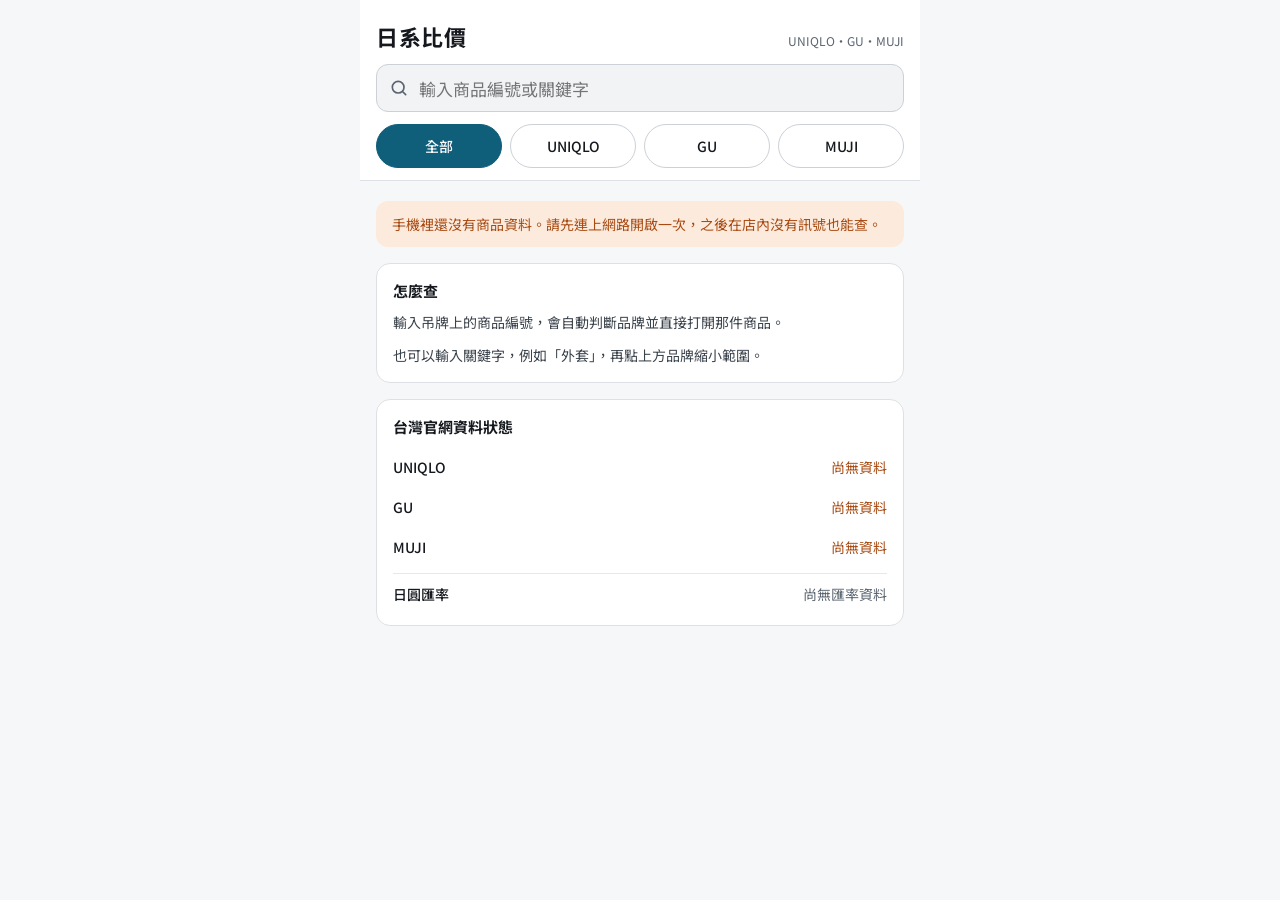
==== web/index.html @ 367a9956 "Phase 3: mobile PWA frontend and GitHub Pages deploy - web/: search (id/altIds/colour ids, prefix, k" ====
<!doctype html>
<html lang="zh-Hant">
<head>
<meta charset="utf-8">
<meta name="viewport" content="width=device-width, initial-scale=1, viewport-fit=cover">
<title>日系比價</title>
<meta name="description" content="UNIQLO・GU・MUJI 日本吊牌價與台灣官網售價比價">
<meta name="theme-color" content="#FFFFFF">
<meta name="apple-mobile-web-app-capable" content="yes">
<meta name="apple-mobile-web-app-title" content="日系比價">
<meta name="apple-mobile-web-app-status-bar-style" content="default">
<link rel="manifest" href="manifest.webmanifest">
<link rel="icon" href="icons/icon.svg" type="image/svg+xml">
<link rel="apple-touch-icon" href="icons/apple-touch-icon.png">
<link rel="preconnect" href="https://fonts.googleapis.com">
<link rel="preconnect" href="https://fonts.gstatic.com" crossorigin>
<link rel="stylesheet" href="https://fonts.googleapis.com/css2?family=Noto+Sans+TC:wght@400;500;700&display=swap">
<link rel="stylesheet" href="styles.css">
<script type="module" src="app.js"></script>
</head>
<body>
<div class="app">
  <header class="search-bar" id="searchBar">
    <div class="title-row">
      <h1>日系比價</h1>
      <span class="brands-note">UNIQLO・GU・MUJI</span>
    </div>
    <div class="search-box">
      <svg width="20" height="20" viewBox="0 0 24 24" fill="none" stroke="#5A6470" stroke-width="2" stroke-linecap="round" aria-hidden="true"><circle cx="11" cy="11" r="7"/><path d="M20 20l-3.5-3.5"/></svg>
      <label for="q" class="sr-only">搜尋商品編號或關鍵字</label>
      <input id="q" type="search" placeholder="輸入商品編號或關鍵字" autocomplete="off" autocorrect="off" autocapitalize="off" spellcheck="false" enterkeyhint="search">
      <button type="button" id="clear" class="icon-btn clear-btn" aria-label="清除搜尋" hidden>
        <svg width="18" height="18" viewBox="0 0 24 24" fill="none" stroke="#5A6470" stroke-width="2.2" stroke-linecap="round" aria-hidden="true"><path d="M6 6l12 12M18 6L6 18"/></svg>
      </button>
    </div>
    <div class="chips" id="chips" role="group" aria-label="品牌">
      <button type="button" class="chip" data-brand="ALL" aria-pressed="true">全部</button>
      <button type="button" class="chip" data-brand="UQ" aria-pressed="false">UNIQLO</button>
      <button type="button" class="chip" data-brand="GU" aria-pressed="false">GU</button>
      <button type="button" class="chip" data-brand="MUJI" aria-pressed="false">MUJI</button>
    </div>
  </header>
  <main class="content" id="content"></main>
</div>
</body>
</html>
---- web/styles.css ----
:root {
  --bg: #F6F7F8;
  --card: #FFFFFF;
  --border: #DDE1E5;
  --input-bg: #F1F3F5;
  --input-border: #CBD1D7;
  --divider: #E6E9EC;
  --text: #15191E;
  --text-2: #3A424B;
  --muted: #5A6470;
  --accent: #0F5E7A;
  --accent-bg: #E3F0F4;
  --warn: #A84A12;
  --warn-bg: #FCEBDD;
  --font: 'Noto Sans TC', system-ui, -apple-system, 'PingFang TC', 'Microsoft JhengHei', sans-serif;
}
* { box-sizing: border-box; }
html, body { margin: 0; height: 100%; }
body { background: var(--bg); color: var(--text); font-family: var(--font); -webkit-text-size-adjust: 100%; }
a { color: var(--accent); }
a:hover { color: #0B4659; }
button, input { font-family: inherit; }
.sr-only { position: absolute; width: 1px; height: 1px; overflow: hidden; clip: rect(0 0 0 0); white-space: nowrap; }
[hidden] { display: none !important; }

.app { max-width: 560px; margin: 0 auto; min-height: 100%; display: flex; flex-direction: column; background: var(--bg); }

/* 搜尋列 */
.search-bar { position: sticky; top: 0; z-index: 2; display: flex; flex-direction: column; gap: 12px;
  padding: calc(20px + env(safe-area-inset-top)) 16px 12px; background: var(--card); border-bottom: 1px solid var(--border); }
.title-row { display: flex; align-items: baseline; justify-content: space-between; }
.title-row h1 { margin: 0; font-size: 22px; font-weight: 700; letter-spacing: 0.5px; }
.brands-note { font-size: 12px; color: var(--muted); }
.search-box { display: flex; align-items: center; gap: 8px; height: 48px; padding: 0 12px; background: var(--input-bg);
  border: 1px solid var(--input-border); border-radius: 12px; }
.search-box:focus-within { border-color: var(--accent); }
#q { flex: 1; min-width: 0; height: 44px; border: 0; background: transparent; font-size: 17px; color: var(--text); outline: none; }
#q::-webkit-search-cancel-button { display: none; }
.icon-btn { width: 44px; height: 44px; border: 0; background: transparent; display: flex; align-items: center; justify-content: center; cursor: pointer; padding: 0; }
.clear-btn { margin-right: -10px; }
.chips { display: flex; gap: 8px; }
.chip { flex: 1; height: 44px; border-radius: 22px; font-size: 14px; font-weight: 500; cursor: pointer;
  background: var(--card); color: var(--text); border: 1px solid var(--input-border); }
.chip[aria-pressed="true"] { background: var(--accent); color: #FFFFFF; border-color: var(--accent); }

.content { flex: 1; }

/* 卡片 */
.stack { display: flex; flex-direction: column; gap: 16px; padding: 20px 16px; }
.card { display: flex; flex-direction: column; gap: 10px; padding: 16px; background: var(--card); border: 1px solid var(--border); border-radius: 14px; }
.card h2 { margin: 0; font-size: 15px; font-weight: 700; }
.card p { margin: 0; font-size: 14px; line-height: 1.6; color: var(--text-2); }
.status-card { gap: 4px; }
.status-card h2 { margin-bottom: 8px; }
.status-row { display: flex; justify-content: space-between; align-items: center; gap: 8px; min-height: 36px; font-size: 14px; }
.status-row > span:first-child { font-weight: 500; }
.status-row .val { color: var(--muted); text-align: right; }
.status-row.rate { border-top: 1px solid var(--divider); margin-top: 4px; padding-top: 4px; }
.stale { color: var(--warn) !important; }
.notice { padding: 12px 16px; border-radius: 12px; background: var(--warn-bg); color: var(--warn); font-size: 14px; line-height: 1.6; }

/* 搜尋結果 */
.results { display: flex; flex-direction: column; gap: 12px; padding: 16px; }
.result-header { margin: 0; font-size: 13px; color: var(--muted); }
.result-header.warn { color: var(--warn); font-weight: 500; }
.grid { display: grid; grid-template-columns: repeat(2, minmax(0, 1fr)); gap: 12px; }
.item { display: flex; flex-direction: column; gap: 6px; padding: 0 0 12px; text-align: left; background: var(--card);
  border: 1px solid var(--border); border-radius: 14px; overflow: hidden; cursor: pointer; color: var(--text); }
.item:active { border-color: var(--accent); }
.thumb { position: relative; width: 100%; aspect-ratio: 1 / 1; display: flex; flex-direction: column; align-items: center; justify-content: center; gap: 4px; }
.thumb img { position: absolute; inset: 0; width: 100%; height: 100%; object-fit: cover; }
.thumb .ph-label { font-size: 11px; color: var(--muted); }
.img-UQ { background: #E9ECEF; } .img-GU { background: #EEF0F3; } .img-MUJI { background: #EFEBE4; }
.item-body { display: flex; flex-direction: column; gap: 4px; padding: 0 10px; }
.meta { display: flex; align-items: center; gap: 6px; min-width: 0; }
.meta .id { font-size: 11px; color: var(--muted); overflow: hidden; text-overflow: ellipsis; white-space: nowrap; }
.tag { flex: none; padding: 2px 6px; border-radius: 4px; font-size: 10px; font-weight: 700; letter-spacing: 0.5px; }
.tag-UQ { background: #15191E; color: #FFFFFF; }
.tag-GU { background: #FFFFFF; color: #15191E; box-shadow: inset 0 0 0 1px #15191E; }
.tag-MUJI { background: #E8E3DA; color: #3D3528; }
.item .name { font-size: 13px; line-height: 1.4; font-weight: 500; display: -webkit-box; -webkit-line-clamp: 3; -webkit-box-orient: vertical; overflow: hidden; }
.prices { display: flex; align-items: baseline; gap: 6px; flex-wrap: wrap; }
.prices .now { font-size: 15px; font-weight: 700; }
.prices .orig { font-size: 12px; color: var(--muted); text-decoration: line-through; }
.sale-tag { padding: 1px 5px; border-radius: 4px; background: var(--warn-bg); color: var(--warn); font-size: 11px; font-weight: 700; }
.more { height: 44px; }

/* 查無 */
.empty { display: flex; flex-direction: column; align-items: center; gap: 16px; padding: 56px 24px; text-align: center; }
.empty h2 { margin: 0; font-size: 18px; font-weight: 700; word-break: break-all; }
.empty .card { width: 100%; text-align: left; gap: 8px; }

/* 詳細頁 */
.detail-top { position: sticky; top: 0; z-index: 2; display: flex; align-items: center; gap: 4px; height: calc(56px + env(safe-area-inset-top));
  padding: env(safe-area-inset-top) 8px 0; background: var(--card); border-bottom: 1px solid var(--border); }
.detail-top span { font-size: 16px; font-weight: 700; }
.detail { display: flex; flex-direction: column; gap: 14px; padding: 16px 16px calc(24px + env(safe-area-inset-bottom)); }
.hero { position: relative; width: 100%; height: 220px; border-radius: 14px; overflow: hidden; display: flex; flex-direction: column; align-items: center; justify-content: center; gap: 6px; }
.hero img { position: absolute; inset: 0; width: 100%; height: 100%; object-fit: contain; }
.hero .ph-label { font-size: 12px; color: var(--muted); }
.info { display: flex; flex-direction: column; gap: 6px; }
.info .meta .tag { font-size: 11px; padding: 2px 7px; }
.info .meta .id { font-size: 13px; }
.info h2 { margin: 0; font-size: 19px; line-height: 1.4; font-weight: 700; }
.tw-price { display: flex; align-items: baseline; gap: 8px; flex-wrap: wrap; }
.tw-price .label { font-size: 13px; color: var(--muted); }
.tw-price .orig { font-size: 14px; color: var(--muted); text-decoration: line-through; }
.tw-price .now { font-size: 22px; font-weight: 700; }
.tw-price .sale-tag { font-size: 12px; padding: 2px 6px; }
.updated-row { display: flex; align-items: center; justify-content: space-between; gap: 8px; }
.updated-row .updated { font-size: 12px; color: var(--muted); }
.ext-link { display: inline-flex; align-items: center; gap: 4px; min-height: 44px; font-size: 14px; font-weight: 500; text-decoration: none; flex: none; }

.variants { gap: 8px; }
.variants h3 { margin: 0; font-size: 14px; font-weight: 700; }
.variants .hint { font-size: 12px; color: var(--muted); margin: 0; }
.variant-list { display: flex; flex-direction: column; gap: 6px; }
.variant { display: flex; justify-content: space-between; align-items: center; gap: 8px; min-height: 44px; padding: 0 12px; border-radius: 10px;
  border: 1px solid var(--input-border); background: var(--card); color: var(--text); font-size: 14px; cursor: pointer; text-align: left; }
.variant[aria-pressed="true"] { border-color: var(--accent); box-shadow: inset 0 0 0 1px var(--accent); }
.variant .v-price { font-weight: 700; white-space: nowrap; }
.variant .v-price.sale { color: var(--warn); }

.jpy-label { font-size: 14px; font-weight: 700; }
.jpy-box { display: flex; align-items: center; gap: 6px; height: 52px; padding: 0 14px; background: var(--input-bg); border: 1px solid var(--input-border); border-radius: 12px; }
.jpy-box:focus-within { border-color: var(--accent); }
.jpy-box .yen { font-size: 20px; font-weight: 700; color: var(--muted); }
#jpy { flex: 1; min-width: 0; height: 48px; border: 0; background: transparent; font-size: 22px; font-weight: 700; color: var(--text); outline: none; }
.tax-row { display: flex; align-items: center; gap: 8px; }
.tax-row .label { font-size: 13px; color: var(--muted); }
.tax-chip { height: 36px; padding: 0 14px; border-radius: 18px; font-size: 13px; cursor: pointer; background: var(--card); color: var(--text); border: 1px solid var(--input-border); position: relative; }
.tax-chip::after { content: ''; position: absolute; inset: -4px 0; } /* 觸控區至少 44px */
.tax-chip[aria-pressed="true"] { background: #15191E; color: #FFFFFF; border-color: #15191E; }

.calc-row { display: flex; justify-content: space-between; font-size: 14px; }
.calc-row span:first-child { color: var(--text-2); }
.diff-box { display: flex; flex-direction: column; gap: 2px; padding: 12px; border-radius: 10px; }
.diff-box.cheaper { background: var(--accent-bg); color: var(--accent); }
.diff-box.pricier { background: var(--warn-bg); color: var(--warn); }
.diff-box .t { font-size: 13px; }
.diff-box .v { font-size: 22px; font-weight: 700; }
.threshold { margin: 0; font-size: 13px; line-height: 1.6; color: var(--text-2); }
.threshold.warn { color: var(--warn); }
.rate-note { margin: 0; font-size: 12px; color: var(--muted); line-height: 1.6; }
.calc-hint { margin: 0; padding: 0 4px; font-size: 13px; line-height: 1.6; color: var(--muted); }
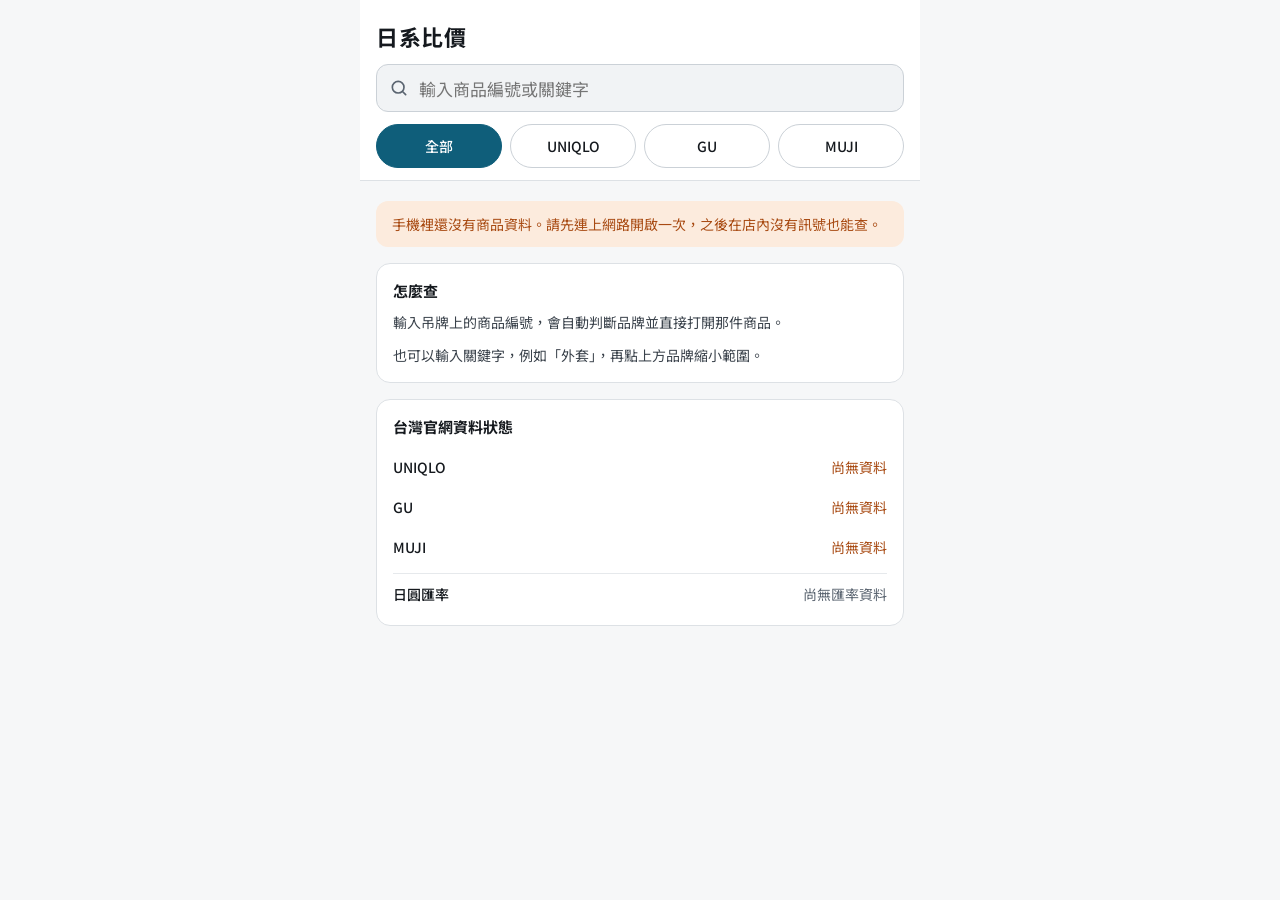
==== commit 33057cb7: "Remove duplicate brand list next to the title The UNIQLO・GU・MUJI note repeats the brand chips right " ====
--- a/web/index.html
+++ b/web/index.html
@@ -21,10 +21,7 @@
 <body>
 <div class="app">
   <header class="search-bar" id="searchBar">
-    <div class="title-row">
-      <h1>日系比價</h1>
-      <span class="brands-note">UNIQLO・GU・MUJI</span>
-    </div>
+    <h1 class="title">日系比價</h1>
     <div class="search-box">
       <svg width="20" height="20" viewBox="0 0 24 24" fill="none" stroke="#5A6470" stroke-width="2" stroke-linecap="round" aria-hidden="true"><circle cx="11" cy="11" r="7"/><path d="M20 20l-3.5-3.5"/></svg>
       <label for="q" class="sr-only">搜尋商品編號或關鍵字</label>
--- a/web/styles.css
+++ b/web/styles.css
@@ -28,9 +28,7 @@
 /* 搜尋列 */
 .search-bar { position: sticky; top: 0; z-index: 2; display: flex; flex-direction: column; gap: 12px;
   padding: calc(20px + env(safe-area-inset-top)) 16px 12px; background: var(--card); border-bottom: 1px solid var(--border); }
-.title-row { display: flex; align-items: baseline; justify-content: space-between; }
-.title-row h1 { margin: 0; font-size: 22px; font-weight: 700; letter-spacing: 0.5px; }
-.brands-note { font-size: 12px; color: var(--muted); }
+.title { margin: 0; font-size: 22px; font-weight: 700; letter-spacing: 0.5px; }
 .search-box { display: flex; align-items: center; gap: 8px; height: 48px; padding: 0 12px; background: var(--input-bg);
   border: 1px solid var(--input-border); border-radius: 12px; }
 .search-box:focus-within { border-color: var(--accent); }
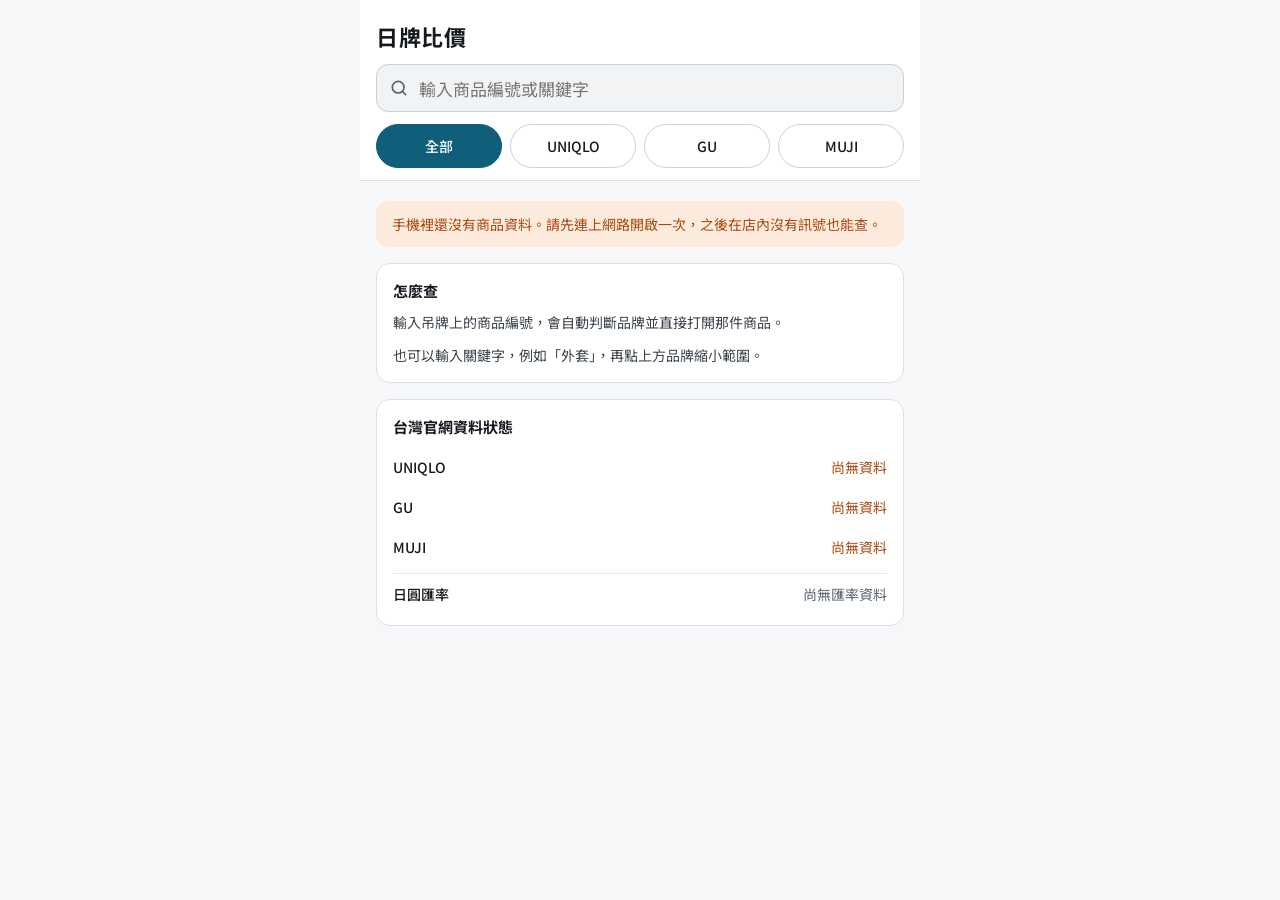
==== commit fd6e2a5c: "Rename the app to 日牌比價 Co-Authored-By: Claude Opus 5.5 <noreply@anthropic.com> Claude-Session: https" ====
--- a/web/index.html
+++ b/web/index.html
@@ -3,11 +3,11 @@
 <head>
 <meta charset="utf-8">
 <meta name="viewport" content="width=device-width, initial-scale=1, viewport-fit=cover">
-<title>日系比價</title>
+<title>日牌比價</title>
 <meta name="description" content="UNIQLO・GU・MUJI 日本吊牌價與台灣官網售價比價">
 <meta name="theme-color" content="#FFFFFF">
 <meta name="apple-mobile-web-app-capable" content="yes">
-<meta name="apple-mobile-web-app-title" content="日系比價">
+<meta name="apple-mobile-web-app-title" content="日牌比價">
 <meta name="apple-mobile-web-app-status-bar-style" content="default">
 <link rel="manifest" href="manifest.webmanifest">
 <link rel="icon" href="icons/icon.svg" type="image/svg+xml">
@@ -21,7 +21,7 @@
 <body>
 <div class="app">
   <header class="search-bar" id="searchBar">
-    <h1 class="title">日系比價</h1>
+    <h1 class="title">日牌比價</h1>
     <div class="search-box">
       <svg width="20" height="20" viewBox="0 0 24 24" fill="none" stroke="#5A6470" stroke-width="2" stroke-linecap="round" aria-hidden="true"><circle cx="11" cy="11" r="7"/><path d="M20 20l-3.5-3.5"/></svg>
       <label for="q" class="sr-only">搜尋商品編號或關鍵字</label>
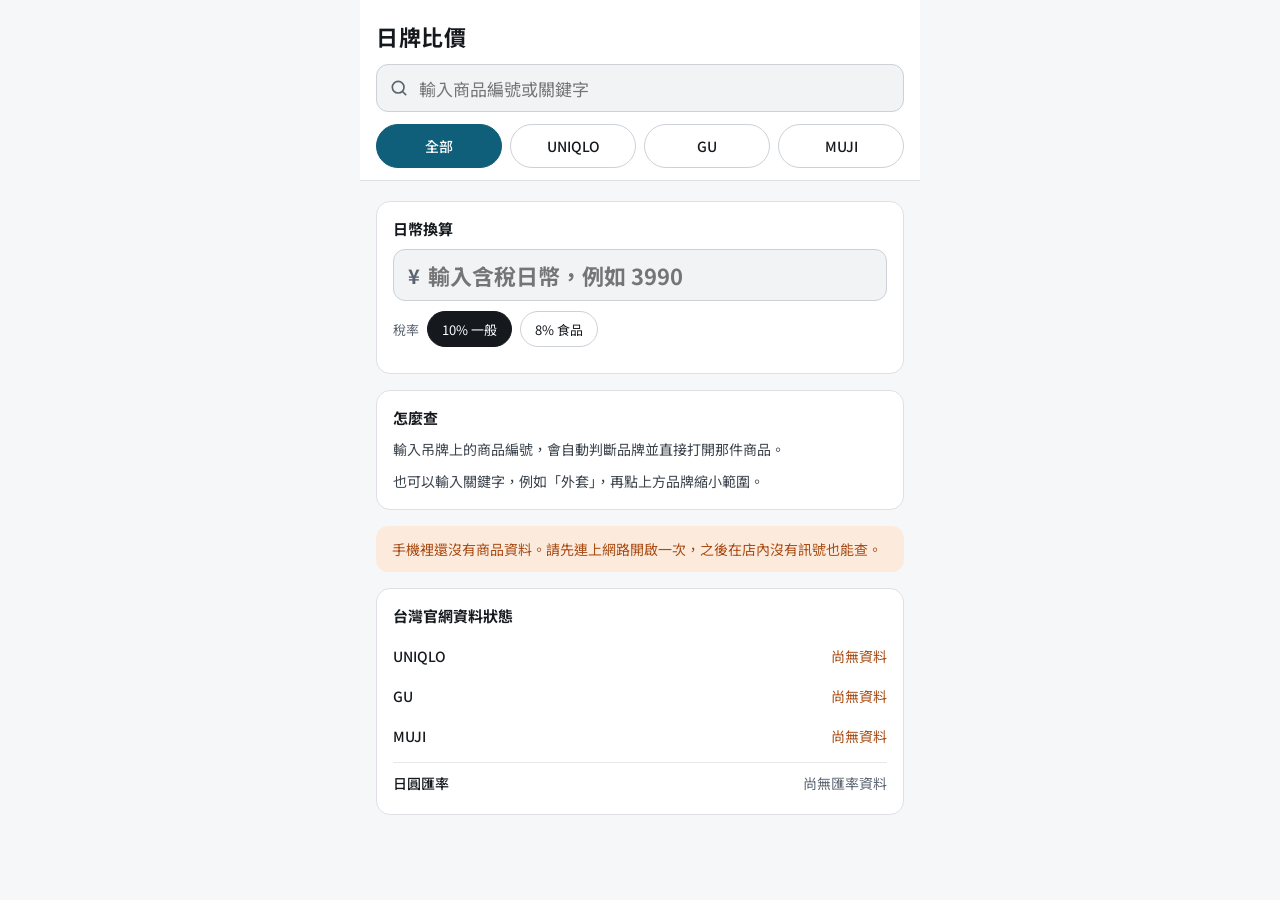
==== commit 53b0d793: "Add barcode scanning on Android via the built-in BarcodeDetector A camera button in the search box (" ====
--- a/web/index.html
+++ b/web/index.html
@@ -26,6 +26,9 @@
       <svg width="20" height="20" viewBox="0 0 24 24" fill="none" stroke="#5A6470" stroke-width="2" stroke-linecap="round" aria-hidden="true"><circle cx="11" cy="11" r="7"/><path d="M20 20l-3.5-3.5"/></svg>
       <label for="q" class="sr-only">搜尋商品編號或關鍵字</label>
       <input id="q" type="search" placeholder="輸入商品編號或關鍵字" autocomplete="off" autocorrect="off" autocapitalize="off" spellcheck="false" enterkeyhint="search">
+      <button type="button" id="scan" class="icon-btn scan-btn" aria-label="掃描條碼" hidden>
+        <svg width="22" height="22" viewBox="0 0 24 24" fill="none" stroke="#15191E" stroke-width="2" stroke-linecap="round" stroke-linejoin="round" aria-hidden="true"><path d="M4 8V5h3M17 5h3v3M20 16v3h-3M7 19H4v-3"/><path d="M8 9v6M11 9v6M14 9v6M17 9v6"/></svg>
+      </button>
       <button type="button" id="clear" class="icon-btn clear-btn" aria-label="清除搜尋" hidden>
         <svg width="18" height="18" viewBox="0 0 24 24" fill="none" stroke="#5A6470" stroke-width="2.2" stroke-linecap="round" aria-hidden="true"><path d="M6 6l12 12M18 6L6 18"/></svg>
       </button>
@@ -38,6 +41,12 @@
     </div>
   </header>
   <main class="content" id="content"></main>
+  <div class="scanner" id="scanner" hidden role="dialog" aria-label="掃描條碼">
+    <video id="scanVideo" playsinline muted></video>
+    <div class="scan-frame" aria-hidden="true"></div>
+    <p class="scan-hint" id="scanHint">把吊牌上的條碼對準框內</p>
+    <button type="button" class="scan-cancel" id="scanCancel">取消</button>
+  </div>
 </div>
 </body>
 </html>
--- a/web/styles.css
+++ b/web/styles.css
@@ -123,15 +123,18 @@
 .jpy-box { display: flex; align-items: center; gap: 6px; height: 52px; padding: 0 14px; background: var(--input-bg); border: 1px solid var(--input-border); border-radius: 12px; }
 .jpy-box:focus-within { border-color: var(--accent); }
 .jpy-box .yen { font-size: 20px; font-weight: 700; color: var(--muted); }
-#jpy { flex: 1; min-width: 0; height: 48px; border: 0; background: transparent; font-size: 22px; font-weight: 700; color: var(--text); outline: none; }
+#jpy, #convJpy { flex: 1; min-width: 0; height: 48px; border: 0; background: transparent; font-size: 22px; font-weight: 700; color: var(--text); outline: none; }
 .tax-row { display: flex; align-items: center; gap: 8px; }
 .tax-row .label { font-size: 13px; color: var(--muted); }
 .tax-chip { height: 36px; padding: 0 14px; border-radius: 18px; font-size: 13px; cursor: pointer; background: var(--card); color: var(--text); border: 1px solid var(--input-border); position: relative; }
 .tax-chip::after { content: ''; position: absolute; inset: -4px 0; } /* 觸控區至少 44px */
 .tax-chip[aria-pressed="true"] { background: #15191E; color: #FFFFFF; border-color: #15191E; }
 
-.calc-row { display: flex; justify-content: space-between; font-size: 14px; }
+.calc-row { display: flex; justify-content: space-between; align-items: baseline; gap: 8px; font-size: 14px; }
 .calc-row span:first-child { color: var(--text-2); }
+.calc-row .num { font-weight: 400; }
+.calc-row.main span:first-child { color: var(--text); font-weight: 700; }
+.calc-row.main .num { font-size: 22px; font-weight: 700; }
 .diff-box { display: flex; flex-direction: column; gap: 2px; padding: 12px; border-radius: 10px; }
 .diff-box.cheaper { background: var(--accent-bg); color: var(--accent); }
 .diff-box.pricier { background: var(--warn-bg); color: var(--warn); }
@@ -141,3 +144,15 @@
 .threshold.warn { color: var(--warn); }
 .rate-note { margin: 0; font-size: 12px; color: var(--muted); line-height: 1.6; }
 .calc-hint { margin: 0; padding: 0 4px; font-size: 13px; line-height: 1.6; color: var(--muted); }
+.stack-inner { display: flex; flex-direction: column; gap: 16px; }
+.stack-inner:empty { display: none; }
+.conv-out { display: flex; flex-direction: column; gap: 8px; padding-top: 4px; }
+
+/* 掃描條碼 */
+.scan-btn { margin-right: -6px; }
+.scanner { position: fixed; inset: 0; z-index: 10; background: #000; display: flex; flex-direction: column; align-items: center; justify-content: center; }
+.scanner video { position: absolute; inset: 0; width: 100%; height: 100%; object-fit: cover; }
+.scan-frame { position: relative; width: min(80vw, 420px); height: 160px; border: 3px solid #FFFFFF; border-radius: 14px; box-shadow: 0 0 0 100vmax rgba(0, 0, 0, 0.45); }
+.scan-hint { position: relative; margin: 20px 24px 0; color: #FFFFFF; font-size: 15px; line-height: 1.6; text-align: center; }
+.scan-cancel { position: absolute; left: 16px; right: 16px; bottom: calc(24px + env(safe-area-inset-bottom)); height: 52px; border: 0; border-radius: 26px;
+  background: #FFFFFF; color: var(--text); font-size: 16px; font-weight: 700; cursor: pointer; }
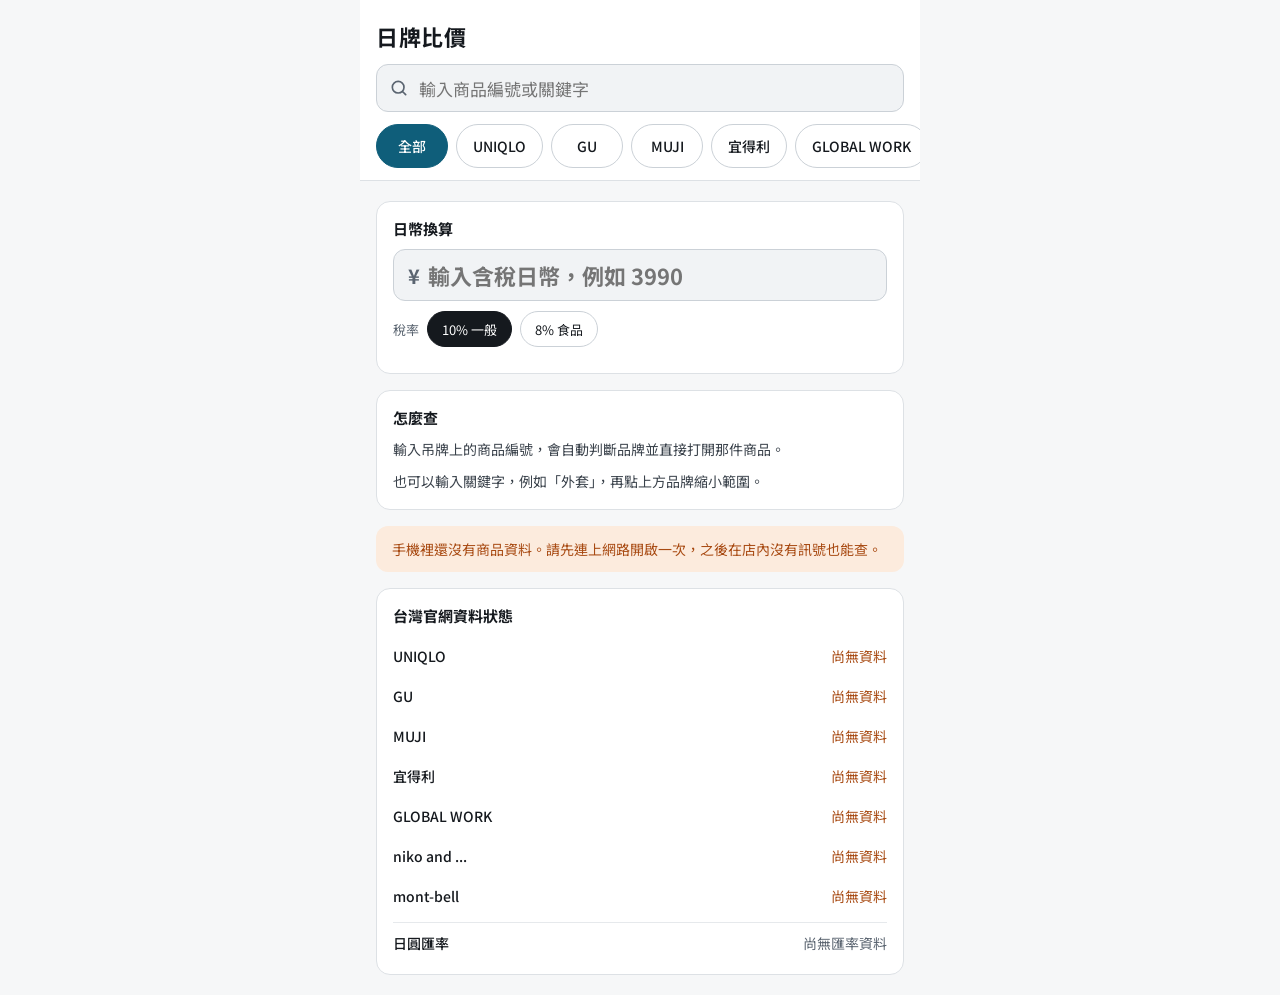
==== commit 2b1cf1b2: "Show the four new brands in the app and workflows Scrollable brand chips, labels and tag colours for" ====
--- a/web/index.html
+++ b/web/index.html
@@ -4,7 +4,7 @@
 <meta charset="utf-8">
 <meta name="viewport" content="width=device-width, initial-scale=1, viewport-fit=cover">
 <title>日牌比價</title>
-<meta name="description" content="UNIQLO・GU・MUJI 日本吊牌價與台灣官網售價比價">
+<meta name="description" content="UNIQLO・GU・MUJI・宜得利・GLOBAL WORK・niko and ...・mont-bell 日本吊牌價與台灣官網售價比價">
 <meta name="theme-color" content="#FFFFFF">
 <meta name="apple-mobile-web-app-capable" content="yes">
 <meta name="apple-mobile-web-app-title" content="日牌比價">
@@ -38,6 +38,10 @@
       <button type="button" class="chip" data-brand="UQ" aria-pressed="false">UNIQLO</button>
       <button type="button" class="chip" data-brand="GU" aria-pressed="false">GU</button>
       <button type="button" class="chip" data-brand="MUJI" aria-pressed="false">MUJI</button>
+      <button type="button" class="chip" data-brand="NITORI" aria-pressed="false">宜得利</button>
+      <button type="button" class="chip" data-brand="GW" aria-pressed="false">GLOBAL WORK</button>
+      <button type="button" class="chip" data-brand="NIKO" aria-pressed="false">niko and ...</button>
+      <button type="button" class="chip" data-brand="MB" aria-pressed="false">mont-bell</button>
     </div>
   </header>
   <main class="content" id="content"></main>
--- a/web/styles.css
+++ b/web/styles.css
@@ -36,8 +36,9 @@
 #q::-webkit-search-cancel-button { display: none; }
 .icon-btn { width: 44px; height: 44px; border: 0; background: transparent; display: flex; align-items: center; justify-content: center; cursor: pointer; padding: 0; }
 .clear-btn { margin-right: -10px; }
-.chips { display: flex; gap: 8px; }
-.chip { flex: 1; height: 44px; border-radius: 22px; font-size: 14px; font-weight: 500; cursor: pointer;
+.chips { display: flex; gap: 8px; overflow-x: auto; scrollbar-width: none; margin: 0 -16px; padding: 0 16px; }
+.chips::-webkit-scrollbar { display: none; }
+.chip { flex: none; min-width: 72px; padding: 0 16px; white-space: nowrap; height: 44px; border-radius: 22px; font-size: 14px; font-weight: 500; cursor: pointer;
   background: var(--card); color: var(--text); border: 1px solid var(--input-border); }
 .chip[aria-pressed="true"] { background: var(--accent); color: #FFFFFF; border-color: var(--accent); }
 
@@ -69,6 +70,7 @@
 .thumb img { position: absolute; inset: 0; width: 100%; height: 100%; object-fit: cover; }
 .thumb .ph-label { font-size: 11px; color: var(--muted); }
 .img-UQ { background: #E9ECEF; } .img-GU { background: #EEF0F3; } .img-MUJI { background: #EFEBE4; }
+.img-NITORI { background: #E8EEEA; } .img-GW, .img-NIKO { background: #EEECE8; } .img-MB { background: #E7ECF1; }
 .item-body { display: flex; flex-direction: column; gap: 4px; padding: 0 10px; }
 .meta { display: flex; align-items: center; gap: 6px; min-width: 0; }
 .meta .id { font-size: 11px; color: var(--muted); overflow: hidden; text-overflow: ellipsis; white-space: nowrap; }
@@ -76,6 +78,10 @@
 .tag-UQ { background: #15191E; color: #FFFFFF; }
 .tag-GU { background: #FFFFFF; color: #15191E; box-shadow: inset 0 0 0 1px #15191E; }
 .tag-MUJI { background: #E8E3DA; color: #3D3528; }
+.tag-NITORI { background: #DDEBE1; color: #1F4D2E; }
+.tag-GW { background: #FFFFFF; color: #2A3447; box-shadow: inset 0 0 0 1px #2A3447; }
+.tag-NIKO { background: #F1ECE4; color: #4A3F33; box-shadow: inset 0 0 0 1px #B9AE9F; }
+.tag-MB { background: #DCE6F0; color: #1E3A5C; }
 .item .name { font-size: 13px; line-height: 1.4; font-weight: 500; display: -webkit-box; -webkit-line-clamp: 3; -webkit-box-orient: vertical; overflow: hidden; }
 .prices { display: flex; align-items: baseline; gap: 6px; flex-wrap: wrap; }
 .prices .now { font-size: 15px; font-weight: 700; }
@@ -156,3 +162,20 @@
 .scan-hint { position: relative; margin: 20px 24px 0; color: #FFFFFF; font-size: 15px; line-height: 1.6; text-align: center; }
 .scan-cancel { position: absolute; left: 16px; right: 16px; bottom: calc(24px + env(safe-area-inset-bottom)); height: 52px; border: 0; border-radius: 26px;
   background: #FFFFFF; color: var(--text); font-size: 16px; font-weight: 700; cursor: pointer; }
+
+/* 篩選與排序 */
+.filter-bar { display: flex; flex-direction: column; gap: 8px; }
+.filter-chips { display: flex; gap: 6px; overflow-x: auto; scrollbar-width: none; }
+.filter-chips::-webkit-scrollbar { display: none; }
+.filter-row { display: flex; align-items: center; gap: 8px; flex-wrap: wrap; }
+.fchip { flex: none; min-width: 52px; height: 36px; padding: 0 14px; border-radius: 18px; font-size: 13px; cursor: pointer; position: relative;
+  background: var(--card); color: var(--text); border: 1px solid var(--input-border); }
+.fchip::after { content: ''; position: absolute; inset: -4px 0; } /* 觸控區至少 44px */
+.fchip[aria-pressed="true"] { background: #15191E; color: #FFFFFF; border-color: #15191E; }
+.sort select { height: 36px; padding: 0 30px 0 12px; border-radius: 18px; border: 1px solid var(--input-border); background: var(--card); color: var(--text);
+  font-size: 13px; font-family: inherit; appearance: none; -webkit-appearance: none;
+  background-image: url("data:image/svg+xml,%3Csvg xmlns='http://www.w3.org/2000/svg' width='12' height='12' viewBox='0 0 24 24' fill='none' stroke='%235A6470' stroke-width='3' stroke-linecap='round'%3E%3Cpath d='M6 9l6 6 6-6'/%3E%3C/svg%3E");
+  background-repeat: no-repeat; background-position: right 12px center; }
+.clear-filters { height: 36px; padding: 0 6px; border: 0; background: transparent; color: var(--accent); font-size: 13px; font-weight: 500; cursor: pointer; }
+.empty.filtered { padding: 40px 24px; }
+.clear-filters.big { height: 44px; padding: 0 20px; border: 1px solid var(--accent); border-radius: 22px; font-size: 15px; }
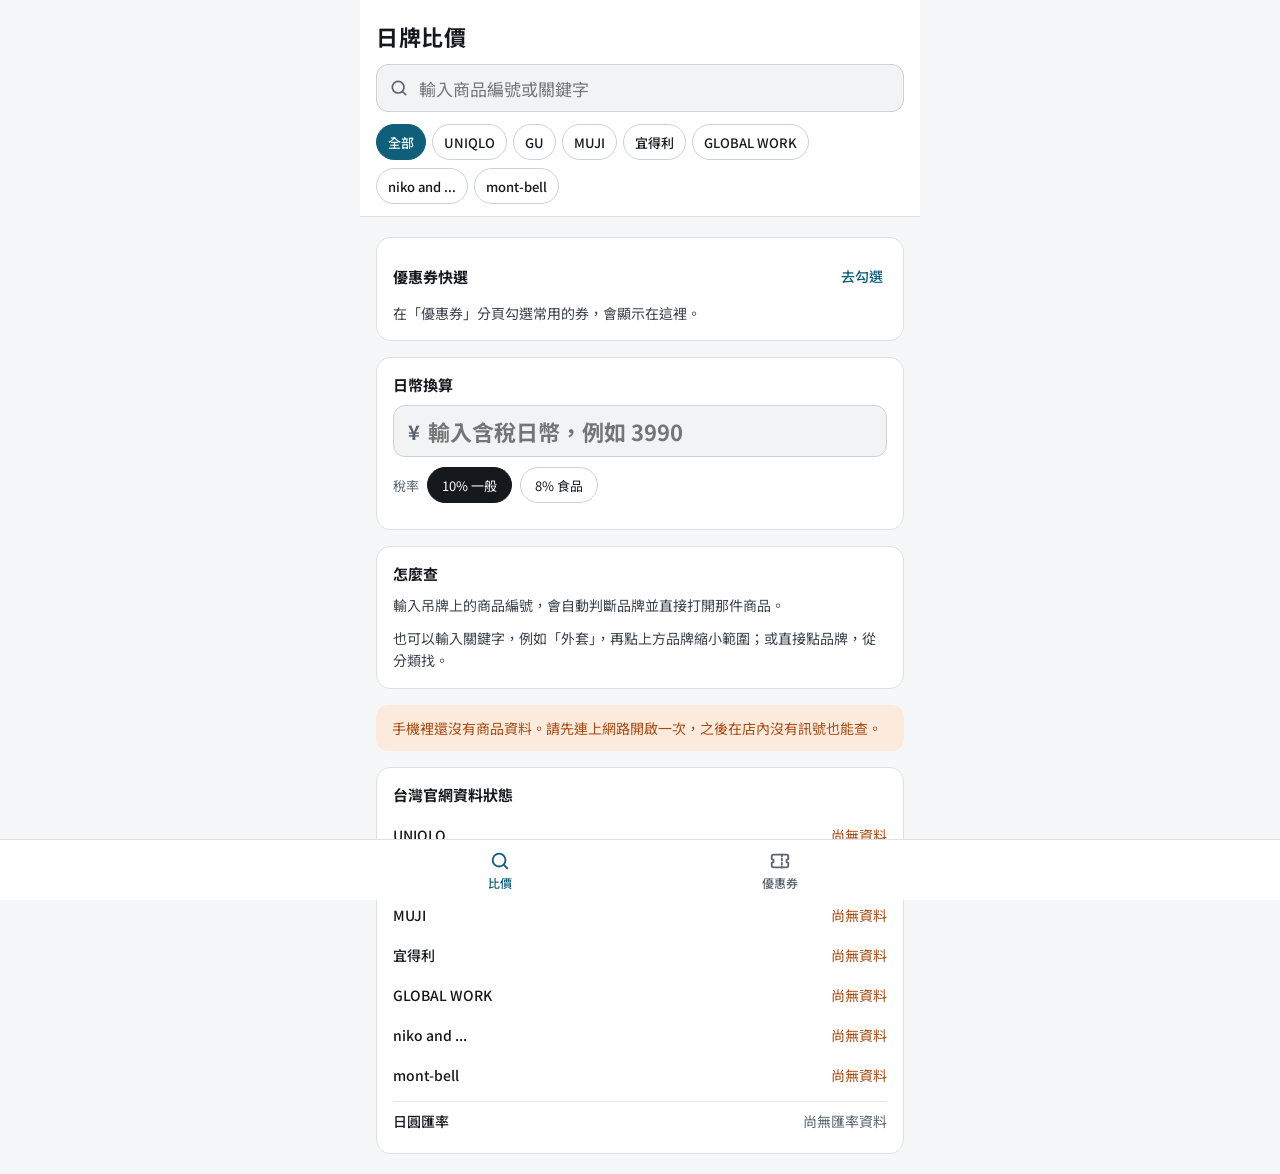
==== commit 8b06a26c: "優惠券分頁試做：MATCHA 爬蟲、依類別列券、主頁快選 - crawler/coupons.py：解析 MATCHA 總覽頁、券頁與文章頁（Bic Camera），沒寫的欄位存 unknown；健康" ====
--- a/web/index.html
+++ b/web/index.html
@@ -45,6 +45,27 @@
     </div>
   </header>
   <main class="content" id="content"></main>
+  <nav class="tabbar" id="tabbar" aria-label="分頁">
+    <button type="button" class="tab" data-tab="compare" aria-pressed="true">
+      <svg width="22" height="22" viewBox="0 0 24 24" fill="none" stroke="currentColor" stroke-width="2" stroke-linecap="round" aria-hidden="true"><circle cx="11" cy="11" r="7"/><path d="M20 20l-3.5-3.5"/></svg>
+      <span>比價</span>
+    </button>
+    <button type="button" class="tab" data-tab="coupons" aria-pressed="false">
+      <svg width="22" height="22" viewBox="0 0 24 24" fill="none" stroke="currentColor" stroke-width="2" stroke-linecap="round" stroke-linejoin="round" aria-hidden="true"><path d="M3 7a2 2 0 0 1 2-2h14a2 2 0 0 1 2 2v3a2 2 0 0 0 0 4v3a2 2 0 0 1-2 2H5a2 2 0 0 1-2-2v-3a2 2 0 0 0 0-4z"/><path d="M14 5v14" stroke-dasharray="2 2.5"/></svg>
+      <span>優惠券</span>
+    </button>
+  </nav>
+  <div class="embed" id="embed" hidden role="dialog" aria-labelledby="embedTitle">
+    <div class="embed-top">
+      <button type="button" class="icon-btn" id="embedBack" aria-label="返回">
+        <svg width="22" height="22" viewBox="0 0 24 24" fill="none" stroke="#15191E" stroke-width="2" stroke-linecap="round" stroke-linejoin="round" aria-hidden="true"><path d="M15 5l-7 7 7 7"/></svg>
+      </button>
+      <span id="embedTitle"></span>
+      <a class="c-btn" id="embedOpen" target="_blank" rel="noopener">在瀏覽器開啟</a>
+    </div>
+    <p class="embed-hint" id="embedHint" hidden>頁面一直沒出現？可能是網站不允許在 App 裡顯示，請按右上「在瀏覽器開啟」。</p>
+    <div class="embed-frame" id="embedFrame"></div>
+  </div>
   <div class="scanner" id="scanner" hidden role="dialog" aria-label="掃描條碼">
     <video id="scanVideo" playsinline muted></video>
     <div class="scan-frame" aria-hidden="true"></div>
--- a/web/styles.css
+++ b/web/styles.css
@@ -36,10 +36,10 @@
 #q::-webkit-search-cancel-button { display: none; }
 .icon-btn { width: 44px; height: 44px; border: 0; background: transparent; display: flex; align-items: center; justify-content: center; cursor: pointer; padding: 0; }
 .clear-btn { margin-right: -10px; }
-.chips { display: flex; gap: 8px; overflow-x: auto; scrollbar-width: none; margin: 0 -16px; padding: 0 16px; }
-.chips::-webkit-scrollbar { display: none; }
-.chip { flex: none; min-width: 72px; padding: 0 16px; white-space: nowrap; height: 44px; border-radius: 22px; font-size: 14px; font-weight: 500; cursor: pointer;
+.chips { display: flex; flex-wrap: wrap; gap: 8px 6px; } /* 品牌全部同時顯示，放不下就換行 */
+.chip { position: relative; padding: 0 11px; white-space: nowrap; height: 36px; border-radius: 18px; font-size: 13px; font-weight: 500; cursor: pointer;
   background: var(--card); color: var(--text); border: 1px solid var(--input-border); }
+.chip::after { content: ''; position: absolute; inset: -4px 0; } /* 觸控區至少 44px */
 .chip[aria-pressed="true"] { background: var(--accent); color: #FFFFFF; border-color: var(--accent); }
 
 .content { flex: 1; }
@@ -179,3 +179,89 @@
 .clear-filters { height: 36px; padding: 0 6px; border: 0; background: transparent; color: var(--accent); font-size: 13px; font-weight: 500; cursor: pointer; }
 .empty.filtered { padding: 40px 24px; }
 .clear-filters.big { height: 44px; padding: 0 20px; border: 1px solid var(--accent); border-radius: 22px; font-size: 15px; }
+.other-price { flex-basis: 100%; font-size: 12px; color: var(--muted); }
+.jp-row { display: flex; align-items: center; gap: 8px; flex-wrap: wrap; }
+.jp-row .label { font-size: 13px; color: var(--muted); }
+.jp-num { font-size: 20px; font-weight: 700; }
+.use-jp { display: inline-flex; align-items: center; text-decoration: none; margin-left: auto; height: 36px; padding: 0 14px; border-radius: 18px; border: 1px solid var(--accent); background: var(--card); color: var(--accent); font-size: 13px; font-weight: 500; cursor: pointer; position: relative; }
+.use-jp::after { content: ''; position: absolute; inset: -4px 0; } /* 觸控區至少 44px */
+.jp-note { margin: 0; font-size: 12px; color: var(--muted); line-height: 1.6; }
+.jp-note a { color: var(--accent); }
+.cat-grid { display: grid; grid-template-columns: repeat(3, 1fr); gap: 8px; }
+.cat-chip { display: flex; flex-direction: column; align-items: center; justify-content: center; gap: 2px; min-height: 56px; padding: 6px 4px; border-radius: 12px;
+  border: 1px solid var(--input-border); background: var(--card); color: var(--text); font-size: 14px; font-weight: 500; cursor: pointer; text-align: center; line-height: 1.3; }
+.cat-chip .n { font-size: 11px; color: var(--muted); font-weight: 400; }
+.cat-chip:active { border-color: var(--accent); }
+.browse-head { display: flex; align-items: center; gap: 8px; flex-wrap: wrap; }
+.cat-back { min-height: 44px; padding: 0 12px 0 4px; border: 0; background: transparent; color: var(--accent); font-size: 15px; font-weight: 500; cursor: pointer; }
+
+/* 底部分頁列 */
+body { padding-bottom: calc(60px + env(safe-area-inset-bottom)); }
+.tabbar { position: fixed; left: 0; right: 0; bottom: 0; z-index: 5; display: flex; justify-content: center;
+  padding-bottom: env(safe-area-inset-bottom); background: var(--card); border-top: 1px solid var(--border); }
+.tab { flex: 1; max-width: 280px; height: 60px; display: flex; flex-direction: column; align-items: center; justify-content: center; gap: 2px;
+  border: 0; background: transparent; color: var(--muted); font-size: 12px; font-weight: 500; cursor: pointer; }
+.tab[aria-pressed="true"] { color: var(--accent); }
+
+/* 優惠券分頁 */
+.c-top { position: sticky; top: 0; z-index: 2; display: flex; flex-direction: column; gap: 10px;
+  padding: calc(20px + env(safe-area-inset-top)) 16px 12px; background: var(--card); border-bottom: 1px solid var(--border); }
+.c-meta { display: flex; align-items: center; justify-content: space-between; gap: 8px; font-size: 13px; color: var(--muted); }
+.c-reload { min-height: 36px; padding: 0 12px; border-radius: 18px; border: 1px solid var(--input-border); background: var(--card); color: var(--text); font-size: 13px; cursor: pointer; position: relative; }
+.c-reload::after { content: ''; position: absolute; inset: -4px 0; }
+.c-reload:disabled { color: var(--muted); }
+.c-top .chip .n { font-size: 11px; opacity: 0.75; margin-left: 2px; }
+.c-top .chip:disabled { color: #A0A8B0; border-color: var(--divider); cursor: default; }
+.c-toolbar { display: flex; justify-content: flex-end; }
+.c-group { display: flex; flex-direction: column; gap: 12px; }
+.c-group-title { margin: 4px 2px 0; font-size: 16px; font-weight: 700; display: flex; align-items: baseline; gap: 8px; }
+.c-group-title .n { font-size: 12px; font-weight: 400; color: var(--muted); }
+.coupon { display: flex; flex-direction: column; gap: 8px; padding: 16px; background: var(--card); border: 1px solid var(--border); border-radius: 14px; }
+.coupon.expired { opacity: 0.6; }
+.c-head { display: flex; align-items: center; justify-content: space-between; gap: 8px; }
+.c-store { margin: 0; font-size: 18px; font-weight: 700; }
+.c-cat { flex: none; padding: 2px 8px; border-radius: 4px; background: var(--input-bg); color: var(--text-2); font-size: 11px; font-weight: 500; }
+.c-discount { font-size: 22px; font-weight: 700; color: var(--accent); line-height: 1.3; }
+.c-title { margin: 0; font-size: 12px; color: var(--muted); line-height: 1.5; }
+.c-fields { display: grid; grid-template-columns: 4.5em 1fr; gap: 6px 10px; margin: 4px 0 0; padding-top: 10px; border-top: 1px solid var(--divider); font-size: 14px; line-height: 1.6; }
+.c-fields dt { color: var(--muted); }
+.c-fields dd { margin: 0; color: var(--text); word-break: break-word; }
+.unk { color: var(--muted); padding: 1px 6px; border-radius: 4px; background: var(--input-bg); font-size: 12px; }
+.warn { color: var(--warn); font-weight: 500; }
+.c-terms { font-size: 13px; color: var(--text-2); }
+.c-terms summary { min-height: 36px; display: flex; align-items: center; color: var(--accent); cursor: pointer; }
+.c-terms ul { margin: 4px 0 0; padding-left: 0; list-style: none; display: flex; flex-direction: column; gap: 4px; line-height: 1.6; }
+.c-actions { display: flex; flex-wrap: wrap; gap: 8px; margin-top: 4px; }
+.c-btn { display: inline-flex; align-items: center; justify-content: center; min-height: 44px; padding: 0 16px; border-radius: 22px;
+  border: 1px solid var(--accent); background: var(--card); color: var(--accent); font-size: 14px; font-weight: 500; text-decoration: none; cursor: pointer; font-family: inherit; }
+.c-btn.primary { background: var(--accent); color: #FFFFFF; }
+.c-btn.primary:hover { color: #FFFFFF; }
+.c-foot { margin: 0; font-size: 11px; color: var(--muted); }
+.c-row { display: flex; align-items: center; justify-content: space-between; gap: 8px; }
+.c-link { min-height: 44px; padding: 0 4px; border: 0; background: transparent; color: var(--accent); font-size: 14px; font-weight: 500; cursor: pointer; }
+.c-settings summary { font-size: 15px; font-weight: 700; cursor: pointer; min-height: 28px; }
+.c-form { display: flex; flex-direction: column; gap: 10px; }
+.c-form label { display: flex; flex-direction: column; gap: 4px; font-size: 13px; color: var(--muted); }
+.c-form input { height: 44px; padding: 0 12px; border-radius: 10px; border: 1px solid var(--input-border); background: var(--input-bg); font-size: 16px; color: var(--text); }
+.c-quick-edit fieldset { margin: 0; padding: 0; border: 0; display: flex; flex-direction: column; }
+.c-quick-edit legend { padding: 8px 0 4px; font-size: 13px; font-weight: 700; color: var(--muted); }
+.c-check { display: flex; align-items: center; gap: 10px; min-height: 48px; border-bottom: 1px solid var(--divider); font-size: 15px; cursor: pointer; }
+.c-check input { width: 22px; height: 22px; accent-color: var(--accent); flex: none; }
+.c-check .d { margin-left: auto; font-size: 13px; color: var(--muted); text-align: right; }
+.quick-card { gap: 4px; }
+.quick-card h2 { margin: 0; }
+.quick-row { display: flex; align-items: center; gap: 8px; min-height: 48px; padding: 0 2px; border: 0; border-top: 1px solid var(--divider); background: transparent;
+  color: var(--text); text-decoration: none; font-size: 15px; text-align: left; cursor: pointer; font-family: inherit; width: 100%; }
+.quick-row .s { font-weight: 700; }
+.quick-row .d { color: var(--accent); font-size: 13px; font-weight: 500; }
+.quick-row svg { margin-left: auto; color: var(--muted); flex: none; }
+.quick-row .warn { font-size: 12px; }
+.quick-row.gone { color: var(--muted); cursor: default; }
+
+/* App 內嵌原券頁 */
+.embed { position: fixed; inset: 0; z-index: 8; display: flex; flex-direction: column; background: var(--card); }
+.embed-top { display: flex; align-items: center; gap: 4px; height: calc(56px + env(safe-area-inset-top)); padding: env(safe-area-inset-top) 12px 0 8px; border-bottom: 1px solid var(--border); }
+.embed-top span { flex: 1; font-size: 16px; font-weight: 700; overflow: hidden; text-overflow: ellipsis; white-space: nowrap; }
+.embed-hint { margin: 0; padding: 10px 16px; background: var(--warn-bg); color: var(--warn); font-size: 13px; line-height: 1.6; }
+.embed-frame { flex: 1; }
+.embed-frame iframe { width: 100%; height: 100%; border: 0; display: block; }
